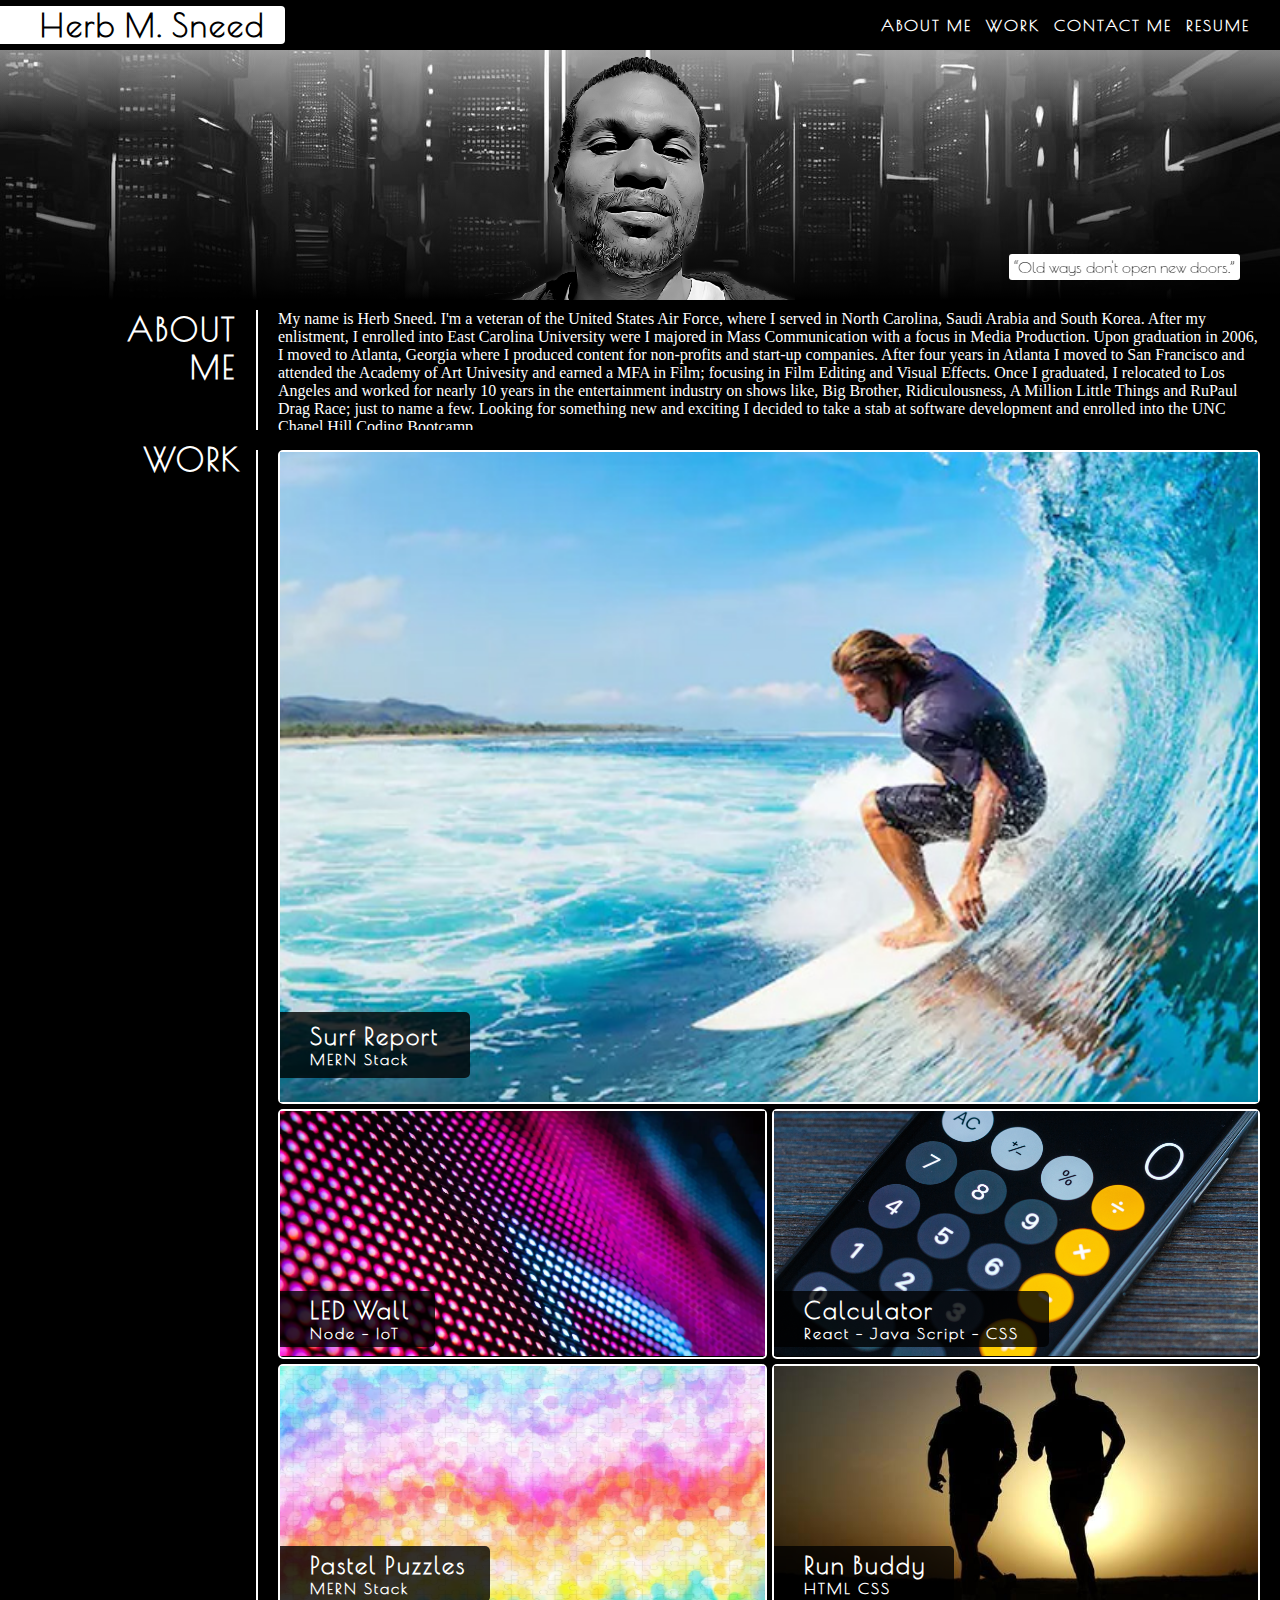
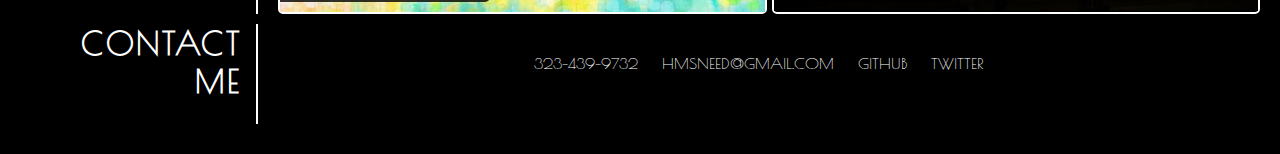
==== index.html @ da0de6d9 "Update index.html" ====
<!DOCTYPE html>
<html lang="en">
  <head>
    <title>Herb Sneed</title>
    <meta charset="UTF-8" />
    <meta name="viewport" content="width=device-width, initial-scale=1" />
    <link rel="stylesheet" type="text/css" href="./assets/reset.css" />
    <link rel="stylesheet" type="text/css" href="./assets/style.css" />
    <link href="https://fonts.googleapis.com/css2?family=Poiret+One&display=swap" rel="stylesheet">
  </head>


  <body>
<!-- Header -->
    <header class="herb-header">
      <h1>Herb M. Sneed</h1>
      <nav>
        <a href="#about-me" target="_blank">ABOUT ME</a>
        <a href="#work" target="_blank">WORK</a>
        <a href="#contact-me" target="_blank">CONTACT ME</a>
        <a href="../assets/documents/herbsneed-2023-resume.pdf" alt="resume pdf" download="herbsneed-2023-resume.pdf">RESUME</a>
      </nav>
    </header>

<!-- Banner -->
    <section class="banner">
      <img src="assets/images/herb-avatar.png" alt="Herb's Profile Picture"/>
      <p>“Old ways don't open new doors.”</p>
    </section>

<!-- Main section of website begins here -->
    <main>
      <section id="about-me" class="about-me">
        <div>
          <h1>ABOUT <br/>ME<br/></h1>
        </div>

<!-- Paragraph telling the user about the developer -->
        <div>
          <p>
            My name is Herb Sneed.  I'm a veteran of the United States Air Force, where I served in North Carolina, Saudi Arabia and South Korea.  After my enlistment, I enrolled into East Carolina University were I majored in Mass Communication with a focus in Media Production.  Upon graduation in 2006, I moved to Atlanta, Georgia where I produced content for non-profits and start-up companies.  After four years in Atlanta I moved to San Francisco and attended the Academy of Art Univesity and earned a MFA in Film; focusing in Film Editing and Visual Effects.  Once I graduated, I relocated to Los Angeles and worked for nearly 10 years in the entertainment industry on shows like, Big Brother, Ridiculousness, A Million Little Things and RuPaul Drag Race; just to name a few.  Looking for something new and exciting I decided to take a stab at software development and enrolled into the UNC Chapel Hill Coding Bootcamp. 
          </p>
        </div>
      </section>

<!-- Examples of the developers past projects -->
      <section id="work" class="work">
        <div>
          <h1>WORK</h1>
        </div>

          <div class="work-flex">
            <div class="work-div project-1">
              <div>
                <h2>Surf Report</h2>
                <h3>MERN Stack</h3>
              </div>
            <a href="sub-pages/surf-report.html">
              <img src="assets/images/herb-surf-01.jpg" alt="guy surfing">
            </a>
            </div>

          <div class="work-div project-2">
            <div>
              <h2>LED Wall</h2>
              <h3>Node - IoT</h3>
            </div>
            <a href="sub-pages/led-wall.html">
              <img src="assets/images/herb-LED.webp" alt="image of LED Wall">
            </a>
          </div>

          <div class="work-div project-3">
            <div>
              <h2>Calculator</h2>
              <h3>React - Java Script - CSS</h3>
            </div>
            <a href="sub-pages/calculator.html">
              <img src="assets/images/herb-Calculator.jpeg" width="400px" height="250px" alt="image of calculator">
            </a>
          </div>

          <div class="work-div project-4">
            <div>
              <h2>Pastel Puzzles</h2>
              <h3>MERN Stack</h3>
            </div>
            <a href="sub-pages/pastel-puzzles.html">
              <img src="assets/images/herb-puzzle.jpeg">
            </a>
          </div>

          <div class="work-div project-5">
            <div>
              <h2>Run Buddy</h2>
              <h3>HTML CSS</h3>
            </div>
            <a href="sub-pages/run-buddy.html">           
              <img src="assets/images/herb_Run.jpeg">
            </a>
          </div>
        </div>      
      </section>
    </main>

<!-- Webpage footer with contact info and social media links -->
    <footer id="contact-me" class="contact-me">
      <div>
        <h1>CONTACT<br>ME<br></h1>
      </div>
        
      <div class="nav-box">
        <nav>
          <a href="tel:3234399732">323-439-9732</a>
          <a href="mailto:hmsneed@gmail.com" target="_blank">HMSNEED@GMAIL.COM</a>
          <a href="https://github.com/HerbSneed" target="_blank">GITHUB</a>
          <a href="https://twitter.com/H_Sneed" target="_blank">TWITTER</a>
        </nav>
      </div>
    </footer>
  </body>
</html>
---- assets/style.css ----
:root{
  --dark: black;
  --bordercolor: white;
  --labelbox: #2B3133;
}

body{
  background-color: var(--dark);
  display: flex;
  flex-direction: column;
  flex-wrap: wrap;
  min-height: 100%;
}

h1, h2, h3{
  font-family: 'Poiret One', cursive;
  font-size: bold;
  letter-spacing: 2px;
}

img{
  display: block;
}

.herb-header{
  position: relative;
  width: 100%;
  background-color: var(--dark);
  height: 50px;
  padding: 6px 0 6px 0;
}

.herb-header h1{
  position: absolute;
  display: block;
  font-size: 2rem;
  padding: 0 20px 0 40px;
  background-color: var(--bordercolor);
  color: black;
  border-radius: 0 4px 4px 0;
}

.herb-header nav{
  margin-top: 10px;
  position: absolute;
  display: block;
  color: white;
  right: 15px;
  padding: 0px 15px 0px 0;
}

.herb-header nav a{
  text-decoration: none;
  color: white;
  font-weight: bold;
  transition: 500ms;
  font-family: 'Poiret One', cursive;
  font-size: bold;
  letter-spacing: 2px;
  padding-left: 10px;
}

.herb-header nav a:hover{
  font-size: 20px;
}

.banner{
  width: 100%;
  height: 250px;
  position: relative;  
  background-image: 
  linear-gradient(to bottom, rgba(245, 246, 252, 0.52), black 100%),
  url("./images/cyber-city.jpeg");
  background-repeat: no-repeat;
  background-position-y: 55%;
  background-position-x: center;
  background-size: 100%;
  filter: grayscale(100%);
  backdrop-filter: grayscale;
  /* background-color: darkgrey;  */
  background-blend-mode: hard-light ;
  overflow: hidden;
}

.banner img{
  display: block;
  margin: 0 auto;
  width: 310px;
  height: 310px;
  mix-blend-mode: luminosity ;
  overflow: hidden; 
}

.banner p{
  padding: 4px;
  position: absolute;
  right: 40px;
  bottom: 20px;
  background-color: var(--bordercolor);
  border-radius: 3px;
  color: black;
  font-family: 'Poiret One', cursive;
}

.about-me{
  position: relative;
  margin-top: 10px;
  width: 100%;
  min-height: 120px;
  margin-right: 20px;
  overflow: hidden;
}

.about-me div h1{
  position: absolute;
  padding-right: 20px;
  font-size: 2rem;
  width: 20%;
  text-align: right;
}

.about-me div p{
  border-left: 2px solid var(--bordercolor);
  position: absolute;
  right: 0;
  padding-left: 20px;
  width: 80%;
  padding-right: 15px;
  overflow: scroll;
  height: 120px;
  font-family: 'Times New Roman', Times, serif;
}

.work{
  position: relative;
  margin-top: 10px;
  max-width: 100%;
  height: 100%;
}

.work div{
  width: 20%;
}

.work div h1{
  position: absolute; 
  padding-right: 15px;
  font-size: 2rem;
  width: 20%;
  text-align: right;
  padding-left: 20px;
}

.work .work-flex{
  margin-top: 10px;
  right: 0;
  padding: 0 20px 0 20px;
  display: flex;
  flex-direction: row;
  flex-wrap: wrap;
  width: 80%;  
  border-left: 2px solid var(--bordercolor);
  gap: 5px;
  float:right;
}

.work-div a{
  margin-top: 10px;
  max-width: 100%;
  height: 100%;
}

.work-div{
  border: 2px solid var(--bordercolor); 
  border-radius: 5px;
}

.work-div:hover{
  outline: none;
  border-color: #dded9e;
  box-shadow: 0 0 15px #aef226;
}

.project-1{
  min-height: 650px;
  flex:1 1 80%;    
}

.project-1 img{
  width: 100%;
  height: 650px;
  object-fit: cover;
  object-position: center;
}

.project-1 div {
  position: absolute;
  background-color: rgba(0, 0, 0, 0.8);
  padding: 10px 20px 10px 30px;
  margin-top: 560px;
  border-radius: 0 5px 5px 0;
  width: 190px;
}

.project-1 h2 {
  font-size: 1.5rem;
}

.project-2{
  flex:1 1 40%;
  height: 250px;
  width: 400px;  
}

.project-2 div {
  position: absolute;
  background-color: rgba(0, 0, 0, 0.8);
  padding: 5px 10px 5px 30px;
  margin-top: 180px;
  border-radius: 0 5px 5px 0;
  width: 155px;
}

.project-2 img{
  width: 100%;
  height: 245px;
  object-fit: cover;
  object-position: center;
  overflow: hidden;
}

.project-2 h2 {
  font-size: 1.5rem;
}

.project-3{
  flex:1 1 40%;
  width: 400px;
  height: 250px;
}

.project-3 div {
  position: absolute;
  background-color: rgba(0, 0, 0, 0.8);
  padding: 5px 10px 5px 30px;
  margin-top: 180px;
  border-radius: 0 5px 5px 0;
  width: 275px;
}

.project-3 img{
  width: 100%;
  height: 245px;
  object-fit: cover;
  object-position: center;
  overflow: hidden;
}

.project-3 h2 {
  font-size: 1.5rem;
}

.project-4{
  flex:1 1 40%;
  height: 250px;
  width: 400px;
}

.project-4 div {
  position: absolute;
  background-color: rgba(0, 0, 0, 0.8);
  padding: 5px 10px 5px 30px;
  margin-top: 180px;
  border-radius: 0 5px 5px 0;
  width: 210px;
}

.project-4 img{
  width: 100%;
  height: 246px;
  object-fit: fill;
  object-position: center;
  overflow: hidden;
}

.project-4 h2 {
  font-size: 1.5rem;
}

.project-5{
  flex:1 1 40%;
  height: 250px;
  width: 400px;
}

.project-5 div {
  position: absolute;
  background-color: rgba(0, 0, 0, 0.8);
  padding: 5px 10px 5px 30px;
  margin-top: 180px;
  border-radius: 0 5px 5px 0;
  width: 180px;
}

.project-5 img{
  width: 100%;
  height: 245px;
  object-fit: cover;
  object-position: 0;
  overflow: hidden;
}

.project-5 h2 {
  font-size: 1.5rem;
}

.contact-me{
  position: relative;
  margin-top: 10px;
  width: 100%;
  height: 100px;
  background-color: black;
}

 .contact-me div h1{
  position: absolute;
  padding-right: 15px;
  font-size: 2rem;
  width: 20%;
  text-align: right;
  color: white;
  padding-left: 5px;
}

.contact-me .nav-box{
  width: 80%;
  height: 100px;
  position: absolute;
  right: 0;
  border-left: 2px solid var(--bordercolor);
} 
  
.contact-me nav{
  display: block;
  text-align: center;
  height: 100px;
  margin-top: 30px;
}

.contact-me nav a{
  padding-right: 20px;
  color: white;
  transition: 500ms;
  font-family: 'Poiret One', cursive;
  text-decoration: none;  
}

.contact-me nav a:hover{
  font-size: 25px;
}

/* Small Screens */
/* @media screen and (max-width: 910px){
  .contact-me div h1{
    position: absolute;
    padding-right: 15px;
    font-size: 1.5rem;
    width: 20%;
    text-align: right;
    color: white;
    padding-left: 0px;
  }

} */

/* iPads and Tablets */
@media screen and (max-width: 910px){
  body{
    background-color: var(--dark);
    display: flex;
    flex-direction: column;
    flex-wrap: wrap;
    min-height: 100%;
  }
  
  h1, h2, h3{
    font-family: 'Poiret One', cursive;
    font-size: bold;
    letter-spacing: 2px;
  }
  
  .herb-header{
    position: relative;
    width: 100%;
    background-color: var(--dark);
    min-height: 80px;
    /* padding: 6px 0 6px 0; */
  }
  
  .herb-header h1{
    display: block;
    font-size: 2rem;
    padding: 0 20px 0 20px;
    background-color: var(--bordercolor);
    color: black;
    border-radius: 0 4px 4px 0;
  }
  
  .herb-header nav{
    position: absolute;
    display: block;
    right: 20px;
    display: block;
    color: white;
    margin-top: 50px;
    padding: 0;
  }
  
  .herb-header nav a{
    text-decoration: none;
    color: white;
    font-weight: bold;
    transition: 500ms;
    font-family: 'Poiret One', cursive;
    font-size: 1rem;
    letter-spacing: 2px;
  }
  
  .herb-header nav a:hover{
    font-size: 20px;
  }

  
  .banner p{
    padding: 4px;
    position: absolute;
    right: 20px;
    bottom: 20px;
    background-color: var(--bordercolor);
    border-radius: 3px;
    color: black;
    font-family: 'Poiret One', cursive;
  }
  
  .about-me{
    position: relative;
    margin-top: 10px;
    width: 100%;
    min-height: 200px;
    overflow: hidden;
  }
  
  .about-me div h1{
    position: absolute;
    font-size: 2rem;
    width: 100%;
    text-align: center;
  }
  
  .about-me div p{
    margin-top: 80px;
    position: absolute;
    right: 0;
    width: 100%;
    overflow: scroll;
    height: 120px;
    font-family: 'Times New Roman', Times, serif;
    border: none;
  }
  
  .work{
    position: relative;
    margin-top: 10px;
    max-width: 100%;
    height: 100%;
  }
  
  .work div{
    width: 100%;
  }
  
  .work div h1{
    position: absolute; 
    padding-right: 0;
    font-size: 2rem;
    width: 100%;
    text-align: center;
    padding-left: 0;
  }
  
  .work .work-flex{
    margin-top: 40px;
    right: 0;
    padding: 0 20px 0 20px;
    display: flex;
    flex-direction: column;
    flex-wrap: wrap;
    width: 100%;  
    gap: 5px;
    border: none;
  }
  
  .work-div a{
    margin: 0 0 0 0;
    max-width: 100%;
    height: 100%;
  }
  
  .work-div{
    border: 2px solid var(--bordercolor); 
    border-radius: 5px;
  }
  
  .work-div:hover{
    outline: none;
    border-color: #dded9e;
    box-shadow: 0 0 15px #aef226;
  }
  
  .project-1{
    min-height: 400px;
    flex:1 1 100%; 
  }
  
  .project-1 img{
    width: 100%;
    height: 400px;
    object-fit: cover ;
    object-position: center;
  }
  
  .project-1 div {
    position: absolute;
    background-color: rgba(0, 0, 0, 0.8);
    padding: 10px 0 10px 20px;
    margin-top: 320px;
    border-radius: 0 5px 5px 0;
    width: 200px;
  }
  
  .project-1 div h2 {
    font-size: 1.5rem;
  }
  
  .project-2{
    position: relative;
    flex:1 1 80%;
    height: 200px;
    width: 400px;  
  }
  
  .project-2 div {
    position: absolute;
    background-color: rgba(0, 0, 0, 0.8);
    padding: 5px 10px 5px 20px;
    margin-top: 130px;
    border-radius: 0 5px 5px 0;
    width: 155px;
  }
  
  .project-2 img{
    width: 100%;
    height: 200px;
    object-fit: cover;
    overflow: hidden;
    object-position: center;
  }
  
  .project-2 h2 {
    font-size: 1.5rem;
  }
  
  .project-3{
    flex:1 1 40%;
    width: 400px;
    height: 200px;
  }
  
  .project-3 div {
    position: absolute;
    background-color: rgba(0, 0, 0, 0.8);
    padding: 5px 0 5px 20px;
    margin-top: 130px;
    border-radius: 0 5px 5px 0;
    width: 290px;
  }
  
  .project-3 img{
    width: 100%;
    height: 200px;
    object-fit: cover;
    object-position: center;
    overflow: hidden;
  }
  
  .project-3 h2 {
    font-size: 1.5rem;
  }
  
  .project-4{
    flex:1 1 40%;
    height: 200px;
    width: 400px;
  }
  
  .project-4 div {
    position: absolute;
    background-color: rgba(0, 0, 0, 0.8);
    padding: 5px 10px 5px 20px;
    margin-top: 130px;
    border-radius: 0 5px 5px 0;
    width: 210px;
  }
  
  .project-4 img{
    width: 100%;
    height: 200px;
    object-fit: cover;
    object-position: center;
  }
  
  .project-4 h2 {
    font-size: 1.5rem;
  }
  
  .project-5{
    flex:1 1 40%;
    height: 200px;
    width: 400px;
  }
  
  .project-5 div {
    position: absolute;
    background-color: rgba(0, 0, 0, 0.8);
    padding: 5px 10px 5px 20px;
    margin-top: 130px;
    border-radius: 0 5px 5px 0;
    width: 180px;
  }
  
  .project-5 img{
    width: 100%;
    height: 200px;
    object-fit: cover;
    object-position: center;
    overflow: hidden;
  }
  
  .project-5 h2 {
    font-size: 1.5rem;
  }
  
  .contact-me{
    position: relative;
    margin-top: 10px;
    width: 100%;
    height: 100px;
    background-color: black;
  }
  
   .contact-me div h1{
    position: absolute;
    padding-right: 15px;
    font-size: 2rem;
    width: 100%;
    text-align: center;
    color: white;
    padding: 0;
  }
  
  .contact-me .nav-box{
    width: 100%;
    height: 100px;
    position: absolute;
    right: 0;
    border: none;
    margin-top: 50px;
  } 
    
  .contact-me nav{
    display: block;
    text-align: center;
    height: 60px;
    margin-top: 30px;
  }
  
  .contact-me nav a{
    padding-right: 20px;
    color: white;
    transition: 500ms;
    font-family: 'Poiret One', cursive;
    text-decoration: none;  
  }
  
  .contact-me nav a:hover{
    font-size: 25px;
  }

}


/* Mobile Devices */
@media screen and (max-width: 480px){

  body{
    background-color: var(--dark);
    display: flex;
    flex-direction: column;
    flex-wrap: wrap;
    min-height: 100%;
  }
  
  h1, h2, h3{
    font-family: 'Poiret One', cursive;
    font-size: bold;
    letter-spacing: 2px;
  }
  
  .herb-header nav a{
    text-decoration: none;
    color: white;
    font-weight: bold;
    transition: 500ms;
    font-family: 'Poiret One', cursive;
    font-size: .8rem;
    letter-spacing: 2px;
  }

  .banner{
    width: 100%;
    height: 250px;
    position: relative;  
    background-image: 
    linear-gradient(to bottom, rgba(245, 246, 252, 0.52), black 100%),
    url("./images/cyber-city.jpeg");
    background-repeat: no-repeat;
    background-position-y: 50%;
    background-position-x: center;
    background-size: cover;
    filter: grayscale(100%);
    backdrop-filter: grayscale;
    /* background-color: darkgrey;  */
    background-blend-mode: hard-light ;
    overflow: hidden;
  }
  
  .banner img{
    margin: 0 auto;
    width: 310px;
    height: 310px;
    mix-blend-mode: luminosity ;
    overflow: hidden; 
  }
  
  
  .about-me{
    position: relative;
    margin-top: 10px;
    width: 100%;
    min-height: 200px;
    overflow: hidden;
  }
  
  .about-me div h1{
    position: absolute;
    font-size: 2rem;
    width: 100%;
    text-align: center;
  }
  
  .about-me div p{
    margin-top: 80px;
    position: absolute;
    right: 0;
    width: 100%;
    overflow: scroll;
    height: 120px;
    font-family: 'Times New Roman', Times, serif;
    border: none;
  }
  
  .work{
    position: relative;
    margin-top: 10px;
    max-width: 100%;
    height: 100%;
  }
  
  .work div{
    width: 100%;
  }
  
  .work div h1{
    position: absolute; 
    padding-right: 0;
    font-size: 2rem;
    width: 100%;
    text-align: center;
    padding-left: 0;
  }
  
  .work .work-flex{
    margin-top: 40px;
    right: 0;
    padding: 0 20px 0 20px;
    display: flex;
    flex-direction: column;
    flex-wrap: wrap;
    width: 100%;  
    gap: 5px;
    border: none;
  }
  
  .work-div a{
    margin: 0 0 0 0;
    max-width: 100%;
    height: 100%;
  }
  
  .work-div{
    border: 2px solid var(--bordercolor); 
    border-radius: 5px;
  }
  
  .work-div:hover{
    outline: none;
    border-color: #dded9e;
    box-shadow: 0 0 15px #aef226;
  }
  
  .project-1{
    min-height: 400px;
    flex:1 1 100%; 
  }
  
  .project-1 img{
    width: 100%;
    height: 400px;
    object-fit: cover ;
    object-position: center;
  }
  
  .project-1 div {
    position: absolute;
    background-color: rgba(0, 0, 0, 0.8);
    padding: 10px 20px 10px 10px;
    margin-top: 320px;
    border-radius: 0 5px 5px 0;
    width: 180px;
  }
  
  .project-1 h2 {
    font-size: 1.5rem;
  }
  
  .project-2{
    position: relative;
    flex:1 1 80%;
    height: 200px;
    width: 400px;  
  }
  
  .project-2 div {
    position: absolute;
    background-color: rgba(0, 0, 0, 0.8);
    padding: 5px 10px 5px 10px;
    margin-top: 130px;
    border-radius: 0 5px 5px 0;
    width: 135px;
  }
  
  .project-2 img{
    width: 100%;
    height: 200px;
    object-fit: cover;
    overflow: hidden;
  }
  
  .project-2 h2 {
    font-size: 1.5rem;
  }
  
  .project-3{
    flex:1 1 40%;
    width: 400px;
    height: 200px;
  }
  
  .project-3 div {
    position: absolute;
    background-color: rgba(0, 0, 0, 0.8);
    padding: 5px 10px 5px 10px;
    margin-top: 130px;
    border-radius: 0 5px 5px 0;
    width: 275px;
  }
  
  .project-3 img{
    width: 100%;
    height: 200px;
    object-fit: cover;
    object-position: 0;
    overflow: hidden;
  }
  
  .project-3 h2 {
    font-size: 1.5rem;
  }
  
  .project-4{
    flex:1 1 40%;
    height: 200px;
    width: 400px;
  }
  
  .project-4 div {
    position: absolute;
    background-color: rgba(0, 0, 0, 0.8);
    padding: 5px 10px 5px 10px;
    margin-top: 130px;
    border-radius: 0 5px 5px 0;
    width: 190px;
  }
  
  .project-4 img{
    width: 100%;
    height: 200px;
    object-fit: fill;
    object-position: 0;
    overflow: hidden;
  }
  
  .project-4 h2 {
    font-size: 1.5rem;
  }
  
  .project-5{
    flex:1 1 40%;
    height: 200px;
    width: 400px;
    box-shadow: none;
  }
  
  .project-5 div {
    position: absolute;
    background-color: rgba(0, 0, 0, 0.8);
    padding: 5px 10px 5px 10px;
    margin-top: 130px;
    border-radius: 0 5px 5px 0;
    width: 160px;
  }
  
  .project-5 img{
    width: 100%;
    height: 200px;
    object-fit: cover;
    object-position: center;
    overflow: hidden;
  }
  
  .project-5 h2 {
    font-size: 1.5rem;
  }
  
  .contact-me{
    position: relative;
    margin-top: 10px;
    width: 100%;
    height: 110px;
    background-color: black;
    margin-right: 10px;
  }
  
   .contact-me div h1{
    position: absolute;
    font-size: 2rem;
    width: 100%;
    text-align: center;
    color: white;
    padding: 0;
  }
  
  .contact-me .nav-box{
    display: block;
    width: 100%;
    height: 100px;
    position: absolute;
    border: none;
  } 
    
  .contact-me nav{
    display: block;
    height: 60px;
    margin: 30px 0 0 20px;
  }
  
  .contact-me nav a{
    color: white;
    transition: 500ms;
    font-family: 'Poiret One', cursive;
    text-decoration: none;  
  }
  
  .contact-me nav a:hover{
    font-size: 25px;
  }

}
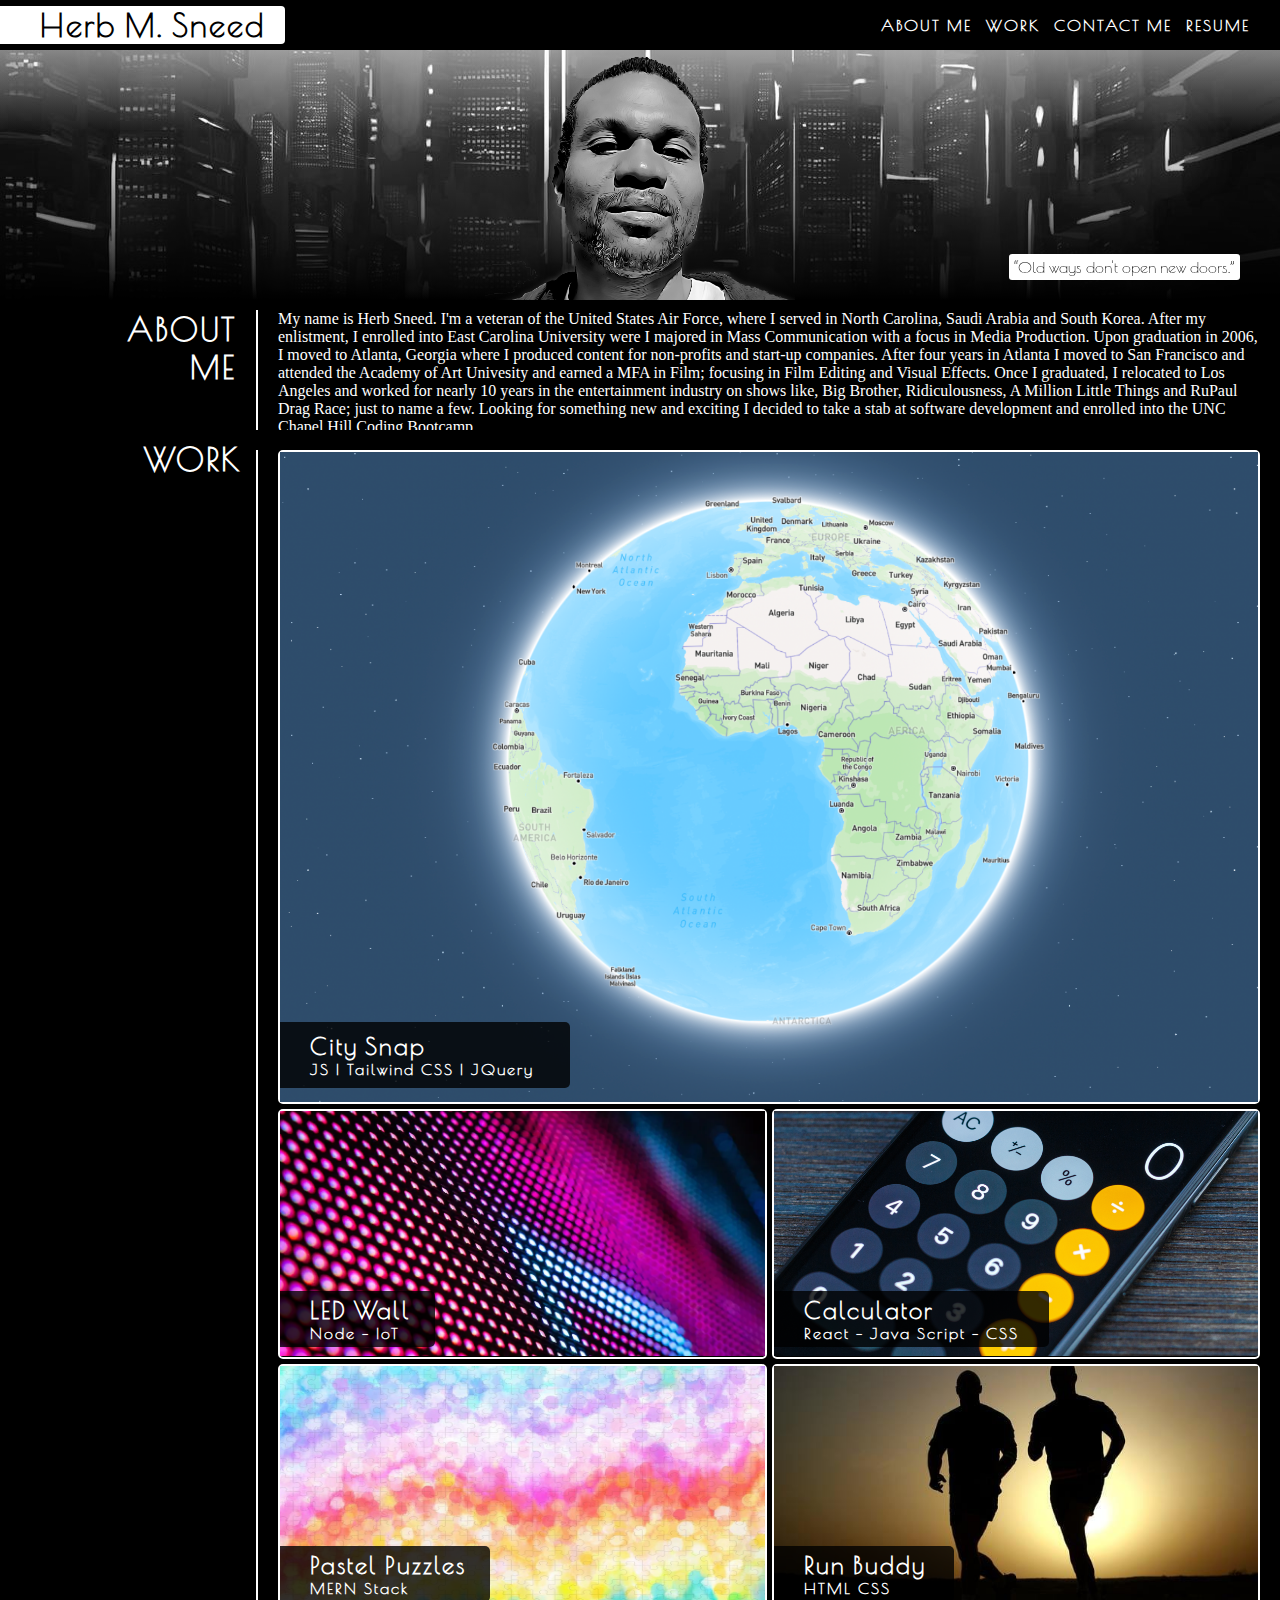
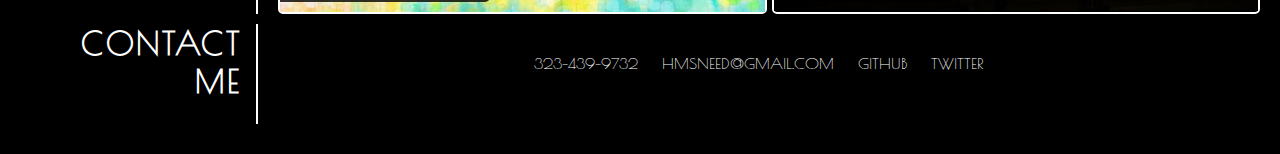
==== commit 1e053dee: "adding City Snap" ====
--- a/index.html
+++ b/index.html
@@ -18,7 +18,7 @@
         <a href="#about-me" target="_blank">ABOUT ME</a>
         <a href="#work" target="_blank">WORK</a>
         <a href="#contact-me" target="_blank">CONTACT ME</a>
-        <a href="../assets/documents/herbsneed-2023-resume.pdf" alt="resume pdf" download="herbsneed-2023-resume.pdf">RESUME</a>
+        <a href="./assets/documents/herbsneed-2023-resume.pdf" alt="resume pdf" download="herbsneed-2023-resume">RESUME</a>
       </nav>
     </header>
 
@@ -52,11 +52,11 @@
           <div class="work-flex">
             <div class="work-div project-1">
               <div>
-                <h2>Surf Report</h2>
-                <h3>MERN Stack</h3>
+                <h2>City Snap</h2>
+                <h3>JS | Tailwind CSS | JQuery</h3>
               </div>
-            <a href="sub-pages/surf-report.html">
-              <img src="assets/images/herb-surf-01.jpg" alt="guy surfing">
+            <a href="https://ilirhajdari.github.io/city-snap/" target="_blank">
+              <img src="assets/images/herb-city-snap.png" alt="image of globe">
             </a>
             </div>
 
--- a/assets/style.css
+++ b/assets/style.css
@@ -88,7 +88,6 @@
   width: 310px;
   height: 310px;
   mix-blend-mode: luminosity ;
-  overflow: hidden; 
 }
 
 .banner p{
@@ -100,6 +99,7 @@
   border-radius: 3px;
   color: black;
   font-family: 'Poiret One', cursive;
+  overflow: hidden;
 }
 
 .about-me{
@@ -126,9 +126,12 @@
   padding-left: 20px;
   width: 80%;
   padding-right: 15px;
+  height: 120px;
   overflow: scroll;
-  height: 120px;
   font-family: 'Times New Roman', Times, serif;
+}
+.about-me div p::-webkit-scrollbar {
+  display: none;
 }
 
 .work{
@@ -197,9 +200,9 @@
   position: absolute;
   background-color: rgba(0, 0, 0, 0.8);
   padding: 10px 20px 10px 30px;
-  margin-top: 560px;
+  margin-top: 570px;
   border-radius: 0 5px 5px 0;
-  width: 190px;
+  width: 290px;
 }
 
 .project-1 h2 {
@@ -359,19 +362,6 @@
   font-size: 25px;
 }
 
-/* Small Screens */
-/* @media screen and (max-width: 910px){
-  .contact-me div h1{
-    position: absolute;
-    padding-right: 15px;
-    font-size: 1.5rem;
-    width: 20%;
-    text-align: right;
-    color: white;
-    padding-left: 0px;
-  }
-
-} */
 
 /* iPads and Tablets */
 @media screen and (max-width: 910px){
@@ -524,18 +514,21 @@
   
   .project-1 img{
     width: 100%;
-    height: 400px;
-    object-fit: cover ;
-    object-position: center;
+    scale: 100%;
+    height: 450px;
+    object-fit: cover;
+    object-position: top;
+    overflow: hidden;
   }
   
   .project-1 div {
     position: absolute;
     background-color: rgba(0, 0, 0, 0.8);
     padding: 10px 0 10px 20px;
-    margin-top: 320px;
+    margin-top: 370px;
     border-radius: 0 5px 5px 0;
-    width: 200px;
+    width: 270px;
+    z-index: 1;
   }
   
   .project-1 div h2 {
@@ -695,7 +688,6 @@
   .contact-me nav a:hover{
     font-size: 25px;
   }
-
 }
 
 
@@ -836,7 +828,7 @@
   .project-1 img{
     width: 100%;
     height: 400px;
-    object-fit: cover ;
+    object-fit: cover;
     object-position: center;
   }
   
@@ -846,7 +838,7 @@
     padding: 10px 20px 10px 10px;
     margin-top: 320px;
     border-radius: 0 5px 5px 0;
-    width: 180px;
+    width: 265px;
   }
   
   .project-1 h2 {
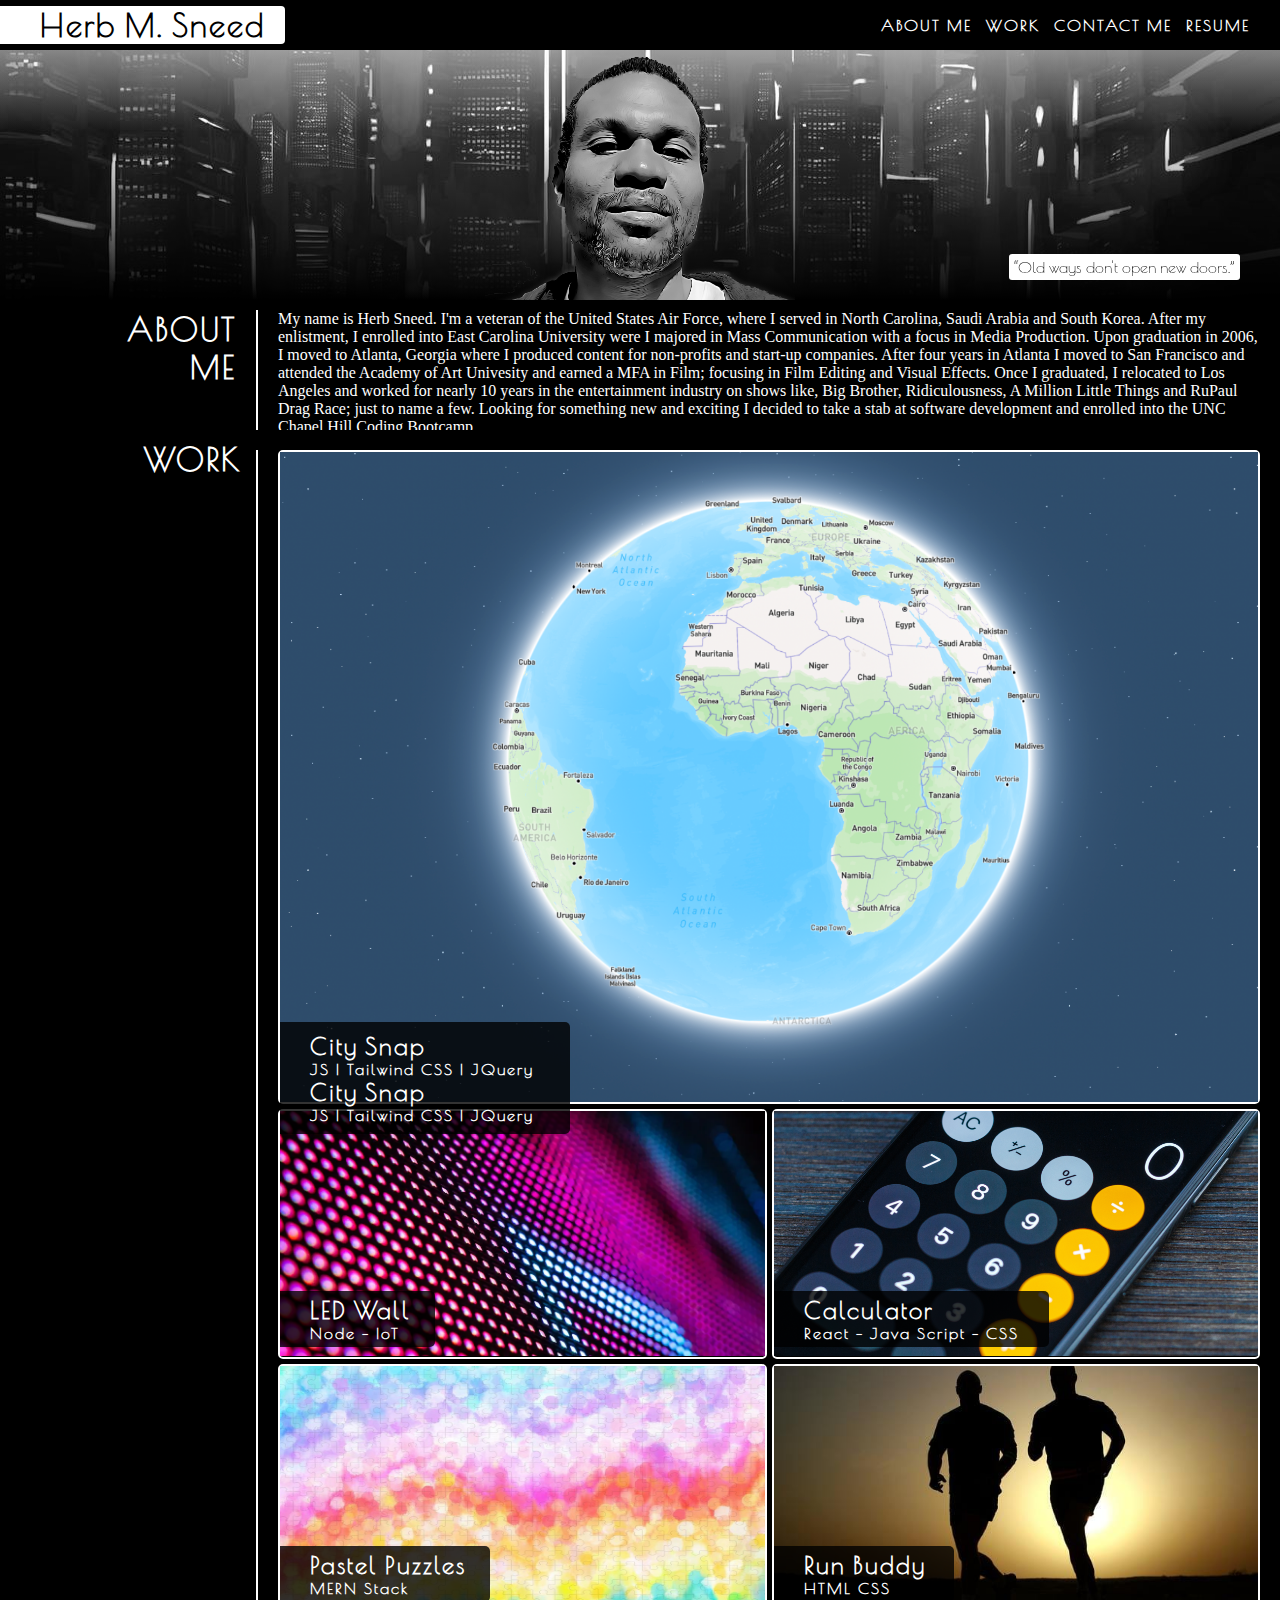
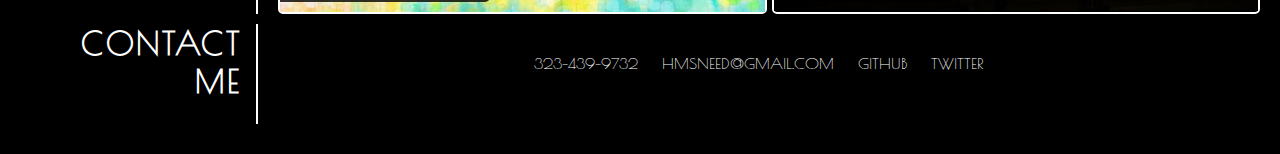
==== commit ab052eda: "adding new image" ====
--- a/index.html
+++ b/index.html
@@ -54,9 +54,11 @@
               <div>
                 <h2>City Snap</h2>
                 <h3>JS | Tailwind CSS | JQuery</h3>
+                <h2>City Snap</h2>
+                <h3>JS | Tailwind CSS | JQuery</h3>
               </div>
             <a href="https://ilirhajdari.github.io/city-snap/" target="_blank">
-              <img src="assets/images/herb-city-snap.png" alt="image of globe">
+              <img src="assets/images/herb-city-snap.png" alt="guy surfing">
             </a>
             </div>
 
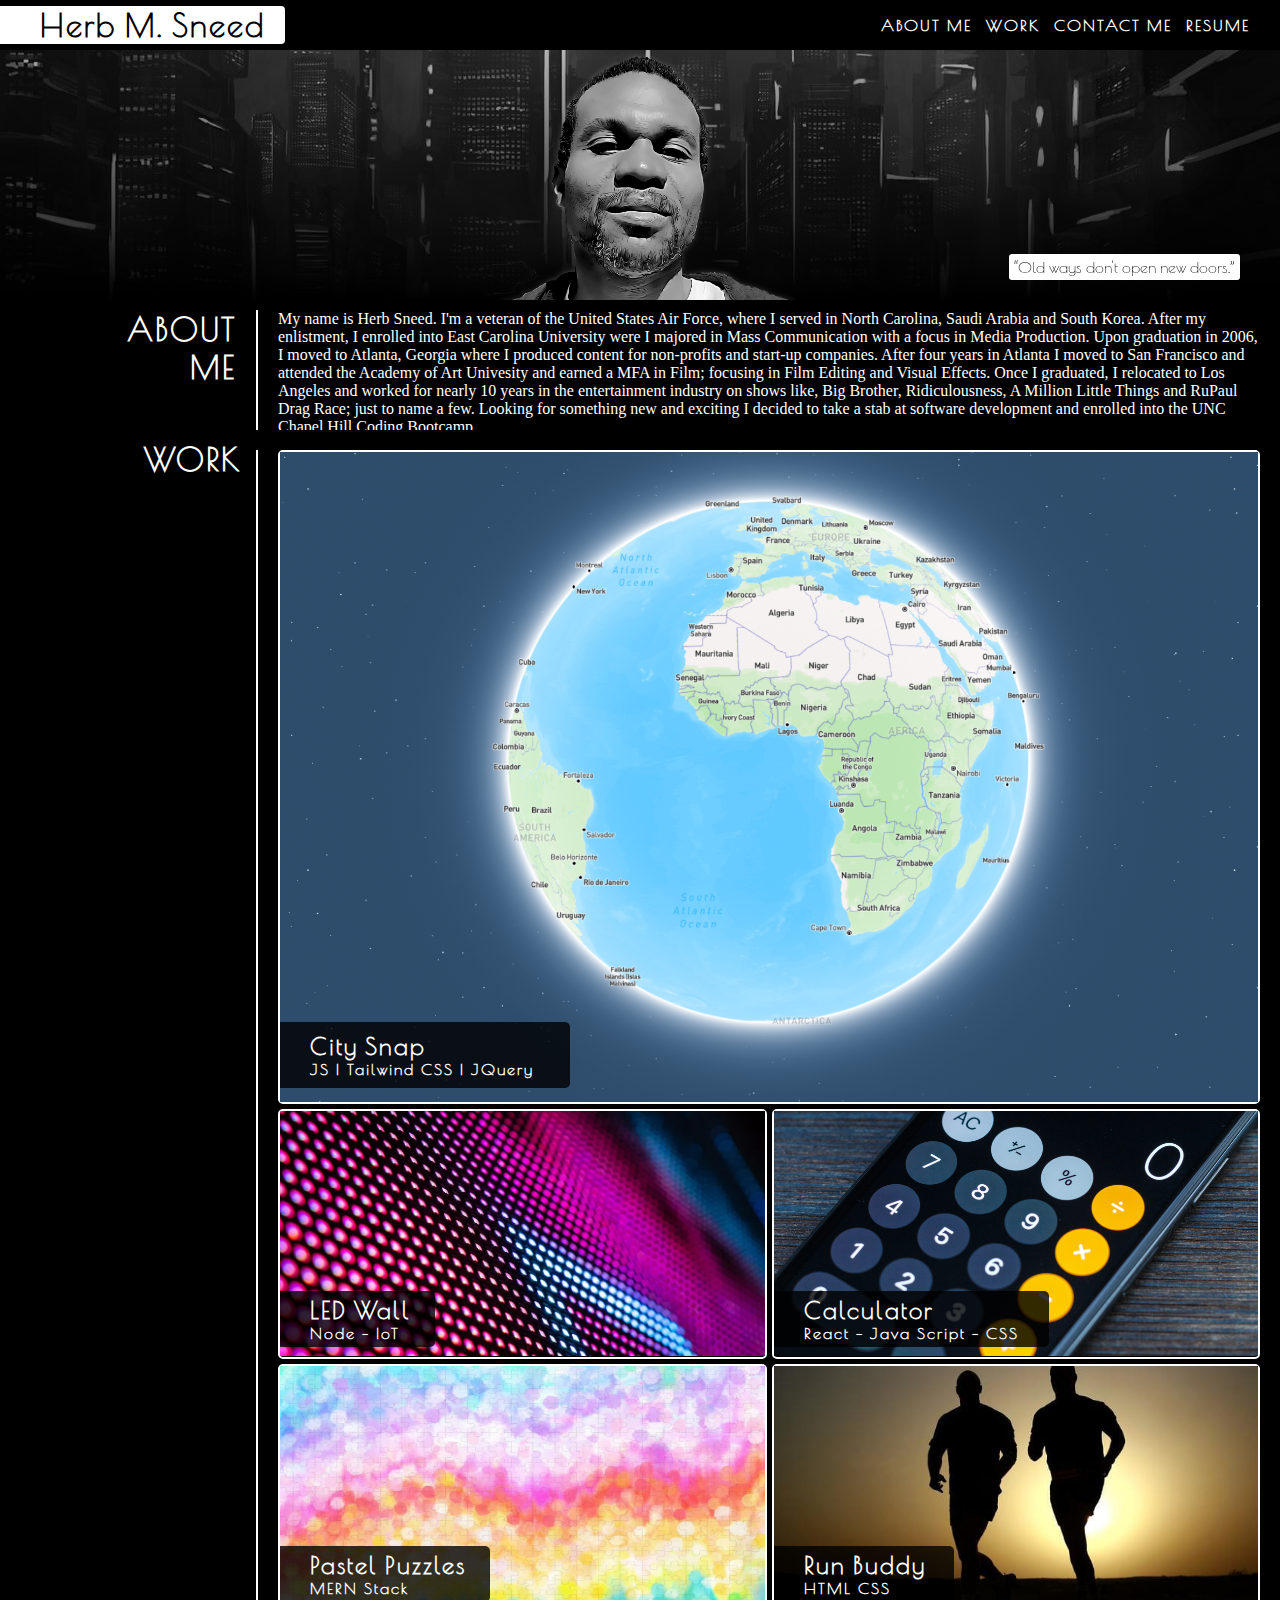
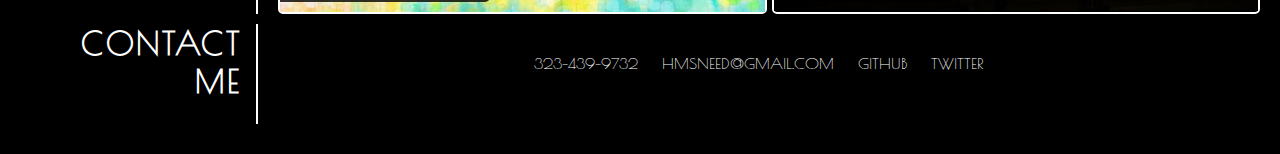
==== commit 9e6e65dc: "tweeking" ====
--- a/index.html
+++ b/index.html
@@ -54,11 +54,9 @@
               <div>
                 <h2>City Snap</h2>
                 <h3>JS | Tailwind CSS | JQuery</h3>
-                <h2>City Snap</h2>
-                <h3>JS | Tailwind CSS | JQuery</h3>
               </div>
             <a href="https://ilirhajdari.github.io/city-snap/" target="_blank">
-              <img src="assets/images/herb-city-snap.png" alt="guy surfing">
+              <img src="assets/images/herb-city-snap.png" alt="image of globe">
             </a>
             </div>
 
--- a/assets/style.css
+++ b/assets/style.css
@@ -69,7 +69,7 @@
   height: 250px;
   position: relative;  
   background-image: 
-  linear-gradient(to bottom, rgba(245, 246, 252, 0.52), black 100%),
+  linear-gradient(to bottom, rgba(68, 68, 68, 0.6), black 100%),
   url("./images/cyber-city.jpeg");
   background-repeat: no-repeat;
   background-position-y: 55%;
@@ -77,7 +77,6 @@
   background-size: 100%;
   filter: grayscale(100%);
   backdrop-filter: grayscale;
-  /* background-color: darkgrey;  */
   background-blend-mode: hard-light ;
   overflow: hidden;
 }
